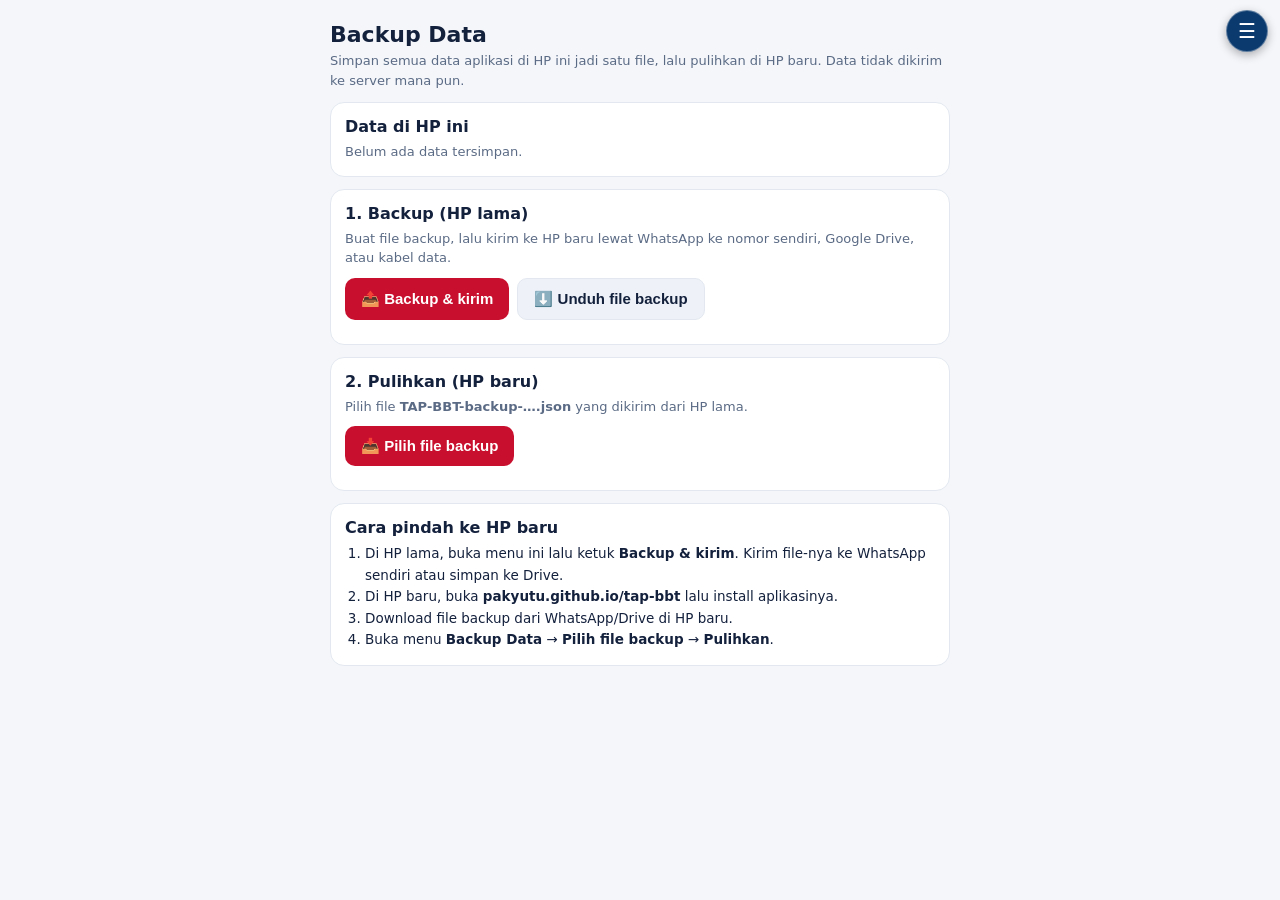
==== backup.html @ a27bed16 "Menu baru: Backup Data (backup ke file/kirim WA, pulihkan di HP baru) Co-Authored-By: Claude Opus 5." ====
<!doctype html>
<html lang="id"><head><meta charset="utf-8"><meta name="viewport" content="width=device-width,initial-scale=1,viewport-fit=cover">
<title>Backup Data</title>
<link rel="manifest" href="manifest.json"><meta name="theme-color" content="#0d0f14"><link rel="apple-touch-icon" href="icon-192.png">
<style>
:root{--bg:#f4f6fa;--card:#fff;--tx:#14213d;--mu:#5b6b85;--bd:#e3e8f0;--soft:#eef2f8;--ac:#c8102e;--ok:#0f8a52}
@media (prefers-color-scheme:dark){:root{--bg:#0d0f14;--card:#171b25;--tx:#eef1f6;--mu:#98a2b6;--bd:#283041;--soft:#1f2533;--ok:#4cd38f}}
*{box-sizing:border-box}body{margin:0;background:var(--bg);color:var(--tx);font-family:system-ui,-apple-system,"Segoe UI",Roboto,sans-serif;padding:max(16px,env(safe-area-inset-top)) 16px 60px}
.w{max-width:620px;margin:0 auto}h1{font-size:22px;margin:6px 60px 4px 0}.sub{color:var(--mu);font-size:13px;margin-bottom:12px;line-height:1.5}
.card{background:var(--card);border:1px solid var(--bd);border-radius:14px;padding:14px;margin-bottom:12px}.card h2{font-size:16px;margin:0 0 6px}
.btn{padding:11px 16px;border:0;border-radius:10px;background:var(--ac);color:#fff;font-weight:600;font-size:15px;cursor:pointer}.btn.s{background:var(--soft);color:var(--tx);border:1px solid var(--bd)}
.row{display:flex;gap:8px;flex-wrap:wrap;margin-top:10px}
.it{display:flex;justify-content:space-between;padding:7px 0;border-top:1px solid var(--bd);font-size:14px}.it:first-child{border-top:0}.it span:last-child{color:var(--mu)}
.msg{margin-top:10px;font-size:14px;font-weight:600}.ok{color:var(--ok)}.er{color:var(--ac)}
ol{margin:6px 0 0;padding-left:20px;font-size:13.5px;line-height:1.6}
</style></head><body><div class="w">
<h1>Backup Data</h1><div class="sub">Simpan semua data aplikasi di HP ini jadi satu file, lalu pulihkan di HP baru. Data tidak dikirim ke server mana pun.</div>

<div class="card"><h2>Data di HP ini</h2><div id="sum"></div></div>

<div class="card"><h2>1. Backup (HP lama)</h2>
  <div class="sub" style="margin:0">Buat file backup, lalu kirim ke HP baru lewat WhatsApp ke nomor sendiri, Google Drive, atau kabel data.</div>
  <div class="row"><button class="btn" id="sh">📤 Backup & kirim</button><button class="btn s" id="dl">⬇️ Unduh file backup</button></div>
  <div class="msg" id="m1"></div>
</div>

<div class="card"><h2>2. Pulihkan (HP baru)</h2>
  <div class="sub" style="margin:0">Pilih file <b>TAP-BBT-backup-….json</b> yang dikirim dari HP lama.</div>
  <div class="row"><button class="btn" id="up">📥 Pilih file backup</button></div>
  <input type="file" id="fi" accept=".json,application/json,text/plain" style="display:none">
  <div id="pv"></div><div class="msg" id="m2"></div>
</div>

<div class="card"><h2>Cara pindah ke HP baru</h2><ol>
  <li>Di HP lama, buka menu ini lalu ketuk <b>Backup & kirim</b>. Kirim file-nya ke WhatsApp sendiri atau simpan ke Drive.</li>
  <li>Di HP baru, buka <b>pakyutu.github.io/tap-bbt</b> lalu install aplikasinya.</li>
  <li>Download file backup dari WhatsApp/Drive di HP baru.</li>
  <li>Buka menu <b>Backup Data</b> → <b>Pilih file backup</b> → <b>Pulihkan</b>.</li>
</ol></div>
</div>
<script>
const $=i=>document.getElementById(i),nf=v=>Number(v).toLocaleString('id-ID');
const LBL={wl2:'WL yang sedang dikerjakan',wlh:'Riwayat WL',wlp:'Daftar produk & harga',wlbf:'Format barcode WL',kalk:'Nota yang sedang diisi',kalkh:'Riwayat nota (kalkulator)',so_vf1:'Sell Out VF',so_sa1:'Sell Out SA',so_md:'Mode Sell Out',cst_sel:'Pilihan Cek WL',vfbbt_up:'Upload data DIGIPOS'};
const ARR={wlh:'id',kalkh:'t'};
function keys(){const o=[];try{for(let i=0;i<localStorage.length;i++)o.push(localStorage.key(i))}catch(e){}return o.sort()}
function desc(k,v){try{const x=JSON.parse(v);if(Array.isArray(x))return x.length+' item';if(x&&typeof x==='object'){if(x.al)return (x.al.length||0)+' outlet';if(x.m)return Object.keys(x.m).length+' SN ditandai';if(x.it)return Object.values(x.it).filter(y=>y&&y.q).length+' produk'}}catch(e){}return v.length>40?Math.round(v.length/1024*10)/10+' KB':v}
function sum(){const K=keys();$('sum').innerHTML=K.length?K.map(k=>`<div class="it"><span>${LBL[k]||k}</span><span>${desc(k,localStorage.getItem(k))}</span></div>`).join(''):'<div class="sub" style="margin:0">Belum ada data tersimpan.</div>'}
function pack(){const d={};keys().forEach(k=>d[k]=localStorage.getItem(k));return JSON.stringify({app:'tap-bbt',v:1,t:new Date().toISOString(),data:d})}
const fname=()=>`TAP-BBT-backup-${new Date().toISOString().slice(0,10)}.json`;
function download(){const a=document.createElement('a');a.href=URL.createObjectURL(new Blob([pack()],{type:'application/json'}));a.download=fname();document.body.appendChild(a);a.click();a.remove();$('m1').innerHTML='<span class="ok">✓ File backup diunduh ('+fname()+').</span>'}
$('dl').onclick=download;
$('sh').onclick=async()=>{const f=new File([pack()],fname(),{type:'application/json'});
  if(navigator.canShare&&navigator.canShare({files:[f]})){try{await navigator.share({files:[f],title:'Backup TAP BBT'});$('m1').innerHTML='<span class="ok">✓ File backup dikirim.</span>'}catch(e){if(e.name!=='AbortError')download()}}else download()};
let IN=null;
$('up').onclick=()=>$('fi').click();
$('fi').onchange=async e=>{const f=e.target.files[0];e.target.value='';if(!f)return;$('m2').textContent='';
  try{const j=JSON.parse(await f.text());if(j.app!=='tap-bbt'||!j.data)throw 0;IN=j;
    $('pv').innerHTML=`<div style="margin-top:10px;font-size:13px;color:var(--mu)">Backup tanggal <b style="color:var(--tx)">${new Date(j.t).toLocaleString('id-ID',{day:'numeric',month:'short',year:'numeric',hour:'2-digit',minute:'2-digit'})}</b></div>`+
      Object.entries(j.data).map(([k,v])=>`<div class="it"><span>${LBL[k]||k}</span><span>${desc(k,v)}</span></div>`).join('')+
      `<div class="row"><button class="btn" id="rg">Pulihkan (gabung)</button><button class="btn s" id="rt">Timpa semua</button></div><div class="sub" style="margin:6px 0 0">Gabung: riwayat WL & nota dari backup ditambahkan ke yang sudah ada. Timpa: data di HP ini diganti isi backup.</div>`;
    $('rg').onclick=()=>restore(false);$('rt').onclick=()=>{if(confirm('Ganti semua data di HP ini dengan isi backup?'))restore(true)}}
  catch(_){IN=null;$('pv').innerHTML='';$('m2').innerHTML='<span class="er">File ini bukan backup TAP BBT.</span>'}};
function restore(over){if(!IN)return;let n=0;
  try{if(over)keys().forEach(k=>localStorage.removeItem(k));
    for(const [k,v] of Object.entries(IN.data)){
      if(!over&&ARR[k]&&localStorage.getItem(k)){try{const a=JSON.parse(localStorage.getItem(k))||[],b=JSON.parse(v)||[],id=ARR[k],seen=new Set(a.map(x=>x[id]));b.forEach(x=>{if(!seen.has(x[id]))a.push(x)});a.sort((x,y)=>(y.t||0)-(x.t||0));localStorage.setItem(k,JSON.stringify(a));n++;continue}catch(_){}}
      if(!over&&localStorage.getItem(k)!==null&&!ARR[k]&&k!=='wlp')continue;
      localStorage.setItem(k,v);n++}
    $('m2').innerHTML=`<span class="ok">✓ Data dipulihkan (${n} bagian). Buka menu Penyusun WL / Kalkulator untuk cek.</span>`;$('pv').innerHTML='';IN=null;sum()}
  catch(e){$('m2').innerHTML='<span class="er">Gagal memulihkan: memori HP penuh?</span>'}}
sum();
if("serviceWorker"in navigator)addEventListener("load",()=>navigator.serviceWorker.register("sw.js"));
</script><script src="nav.js"></script></body></html>
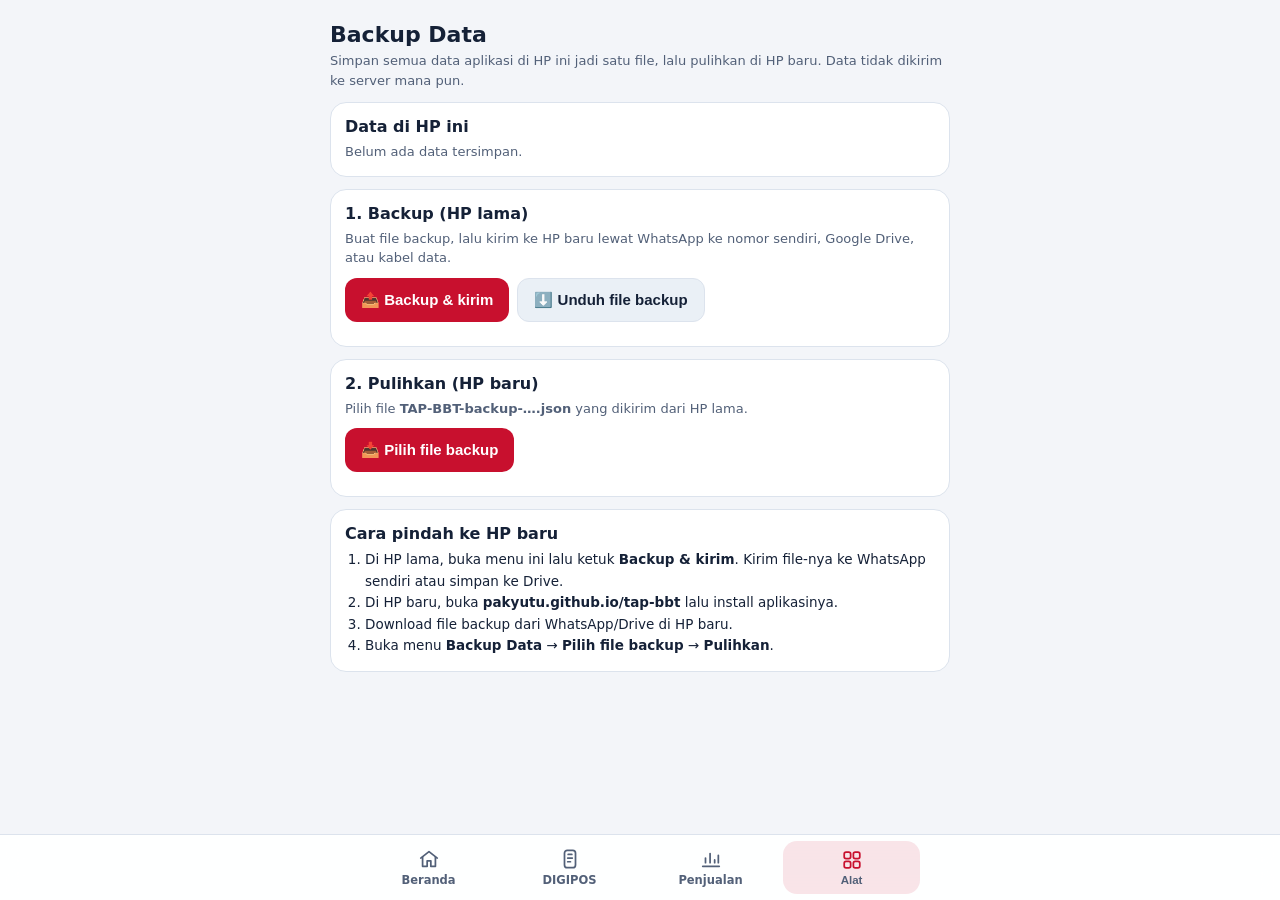
==== commit ddff1e7d: "Desain baru Titik Gerak: logo & ikon, ui.css global, navigasi bawah, beranda baru Co-Authored-By: Cl" ====
--- a/backup.html
+++ b/backup.html
@@ -13,7 +13,7 @@
 .it{display:flex;justify-content:space-between;padding:7px 0;border-top:1px solid var(--bd);font-size:14px}.it:first-child{border-top:0}.it span:last-child{color:var(--mu)}
 .msg{margin-top:10px;font-size:14px;font-weight:600}.ok{color:var(--ok)}.er{color:var(--ac)}
 ol{margin:6px 0 0;padding-left:20px;font-size:13.5px;line-height:1.6}
-</style></head><body><div class="w">
+</style><link rel="icon" href="favicon.svg" type="image/svg+xml"><link rel="stylesheet" href="ui.css"></head><body><div class="w">
 <h1>Backup Data</h1><div class="sub">Simpan semua data aplikasi di HP ini jadi satu file, lalu pulihkan di HP baru. Data tidak dikirim ke server mana pun.</div>
 
 <div class="card"><h2>Data di HP ini</h2><div id="sum"></div></div>
--- a/ui.css
+++ b/ui.css
@@ -0,0 +1,65 @@
+/* TAP BBT · Titik Gerak — lapisan desain global (token + gaya dasar).
+   Dipasang di semua halaman. Memetakan variabel lama tiap halaman ke token baru,
+   jadi markup & JavaScript halaman tidak diubah. Selector html:root dipakai supaya
+   menang atas :root di <style> halaman tanpa !important. */
+html:root{
+  color-scheme:light;
+  --brand:#c8102e;--brand-hover:#ae0c27;--on-brand:#fff;
+  --surface:#fff;--surface-soft:#eaf0f6;--text:#152137;--muted:#526078;--line:#dce3ed;
+  --positive:#137447;--positive-bg:#e8f5ee;--warning:#825000;--warning-bg:#fff3d6;
+  --negative:#b20e2d;--negative-bg:#fcebf0;--info:#255fb4;--info-bg:#eaf1ff;
+  --font:system-ui,-apple-system,BlinkMacSystemFont,"Segoe UI",Roboto,sans-serif;
+  --mono:ui-monospace,SFMono-Regular,Menlo,Consolas,monospace;
+  --radius-md:12px;--radius-lg:16px;
+  --shadow-sm:0 2px 8px rgb(16 32 56 / .035);--shadow-card:0 8px 28px rgb(16 32 56 / .055);
+  --nav-h:64px;
+  /* alias variabel lama */
+  --bg:#f3f5f9;--bg2:#e9eef5;--card:#fff;--tx:#152137;--ink:#152137;--mu:#526078;--mute:#526078;--bd:#dce3ed;--soft:#eaf0f6;
+  --ac:#c8102e;--ac2:#e2475f;--red:#c8102e;--red2:#e2475f;--ok:#137447;--up:#137447;--dn:#b20e2d;
+  --wr:#825000;--wn:#825000;--warn:#825000;--blue:#255fb4;
+  --okbg:#e8f5ee;--nobg:#fcebf0;--midbg:#fff3d6;--bar:#152137;--bar2:#c8102e;--tg:#93a0b4;
+  --hero:#121c2e;--herotx:#f1f5fc;--heromu:#a4b2c8;--glow:rgba(200,16,46,.12);
+  --sh:0 2px 8px rgb(16 32 56 / .035),0 8px 28px rgb(16 32 56 / .055);
+  --fd:var(--font);--fb:var(--font);--fm:var(--mono);
+  --band:#121c2e;--band2:#1a2638;--band-bd:#2c3a52;--band-fg:#fff;--band-mu:#a4b2c8;
+}
+@media (prefers-color-scheme:dark){
+  html:root:not([data-theme="light"]){
+    color-scheme:dark;
+    --surface:#131d2c;--surface-soft:#1c2a3e;--text:#f1f5fc;--muted:#a4b2c8;--line:#2a384e;
+    --positive:#69dfaa;--positive-bg:#13372b;--warning:#ffd181;--warning-bg:#3a2d16;
+    --negative:#ff8da3;--negative-bg:#3e1e2c;--info:#95c1ff;--info-bg:#192f4e;
+    --shadow-sm:0 2px 8px rgb(0 0 0 / .12);--shadow-card:0 8px 28px rgb(0 0 0 / .16);
+    --bg:#0b111c;--bg2:#101827;--card:#131d2c;--tx:#f1f5fc;--ink:#f1f5fc;--mu:#a4b2c8;--mute:#a4b2c8;--bd:#2a384e;--soft:#1c2a3e;
+    --ac:#e8344f;--ac2:#ff6b82;--red:#e8344f;--red2:#ff6b82;--ok:#69dfaa;--up:#69dfaa;--dn:#ff8da3;
+    --wr:#ffd181;--wn:#ffd181;--warn:#ffd181;--blue:#95c1ff;
+    --okbg:#13372b;--nobg:#3e1e2c;--midbg:#3a2d16;--bar:#c9d6ea;--bar2:#e8344f;--tg:#56657e;
+    --hero:#070c16;--herotx:#f1f5fc;--heromu:#a4b2c8;--glow:rgba(232,52,79,.18);
+    --band:#070c16;--band2:#131d2c;--band-bd:#2a384e;--band-fg:#f1f5fc;--band-mu:#a4b2c8;
+    --sh:0 2px 8px rgb(0 0 0 / .12),0 8px 28px rgb(0 0 0 / .16);
+  }
+}
+html[data-theme="dark"]:root{
+  color-scheme:dark;
+  --surface:#131d2c;--surface-soft:#1c2a3e;--text:#f1f5fc;--muted:#a4b2c8;--line:#2a384e;
+  --positive:#69dfaa;--positive-bg:#13372b;--warning:#ffd181;--warning-bg:#3a2d16;
+  --negative:#ff8da3;--negative-bg:#3e1e2c;--info:#95c1ff;--info-bg:#192f4e;
+  --bg:#0b111c;--bg2:#101827;--card:#131d2c;--tx:#f1f5fc;--ink:#f1f5fc;--mu:#a4b2c8;--mute:#a4b2c8;--bd:#2a384e;--soft:#1c2a3e;
+  --ac:#e8344f;--ac2:#ff6b82;--red:#e8344f;--red2:#ff6b82;--ok:#69dfaa;--up:#69dfaa;--dn:#ff8da3;
+  --wr:#ffd181;--wn:#ffd181;--warn:#ffd181;--blue:#95c1ff;
+  --okbg:#13372b;--nobg:#3e1e2c;--midbg:#3a2d16;--bar:#c9d6ea;--bar2:#e8344f;--tg:#56657e;
+  --hero:#070c16;--herotx:#f1f5fc;--heromu:#a4b2c8;--glow:rgba(232,52,79,.18);
+  --band:#070c16;--band2:#131d2c;--band-bd:#2a384e;--band-fg:#f1f5fc;--band-mu:#a4b2c8;
+    --sh:0 2px 8px rgb(0 0 0 / .12),0 8px 28px rgb(0 0 0 / .16);
+}
+html body{font-family:var(--font);font-variant-numeric:tabular-nums;-webkit-font-smoothing:antialiased;
+  padding-bottom:calc(var(--nav-h) + 24px + env(safe-area-inset-bottom,0px))}
+html body .card{border-radius:var(--radius-lg)}
+html body .btn{border-radius:var(--radius-md);min-height:44px}
+html body input,html body select,html body textarea{font-family:var(--font)}
+:focus-visible{outline:3px solid var(--info);outline-offset:2px}
+/* elemen yang menempel di bawah naik di atas navigasi */
+html body .tot{bottom:calc(var(--nav-h) + env(safe-area-inset-bottom,0px))}
+html body #shotmsg{bottom:calc(var(--nav-h) + 18px + env(safe-area-inset-bottom,0px))}
+@media (prefers-reduced-motion:reduce){*,*::before,*::after{animation-duration:.01ms!important;transition-duration:.01ms!important}}
+@media print{html body{padding-bottom:0}}
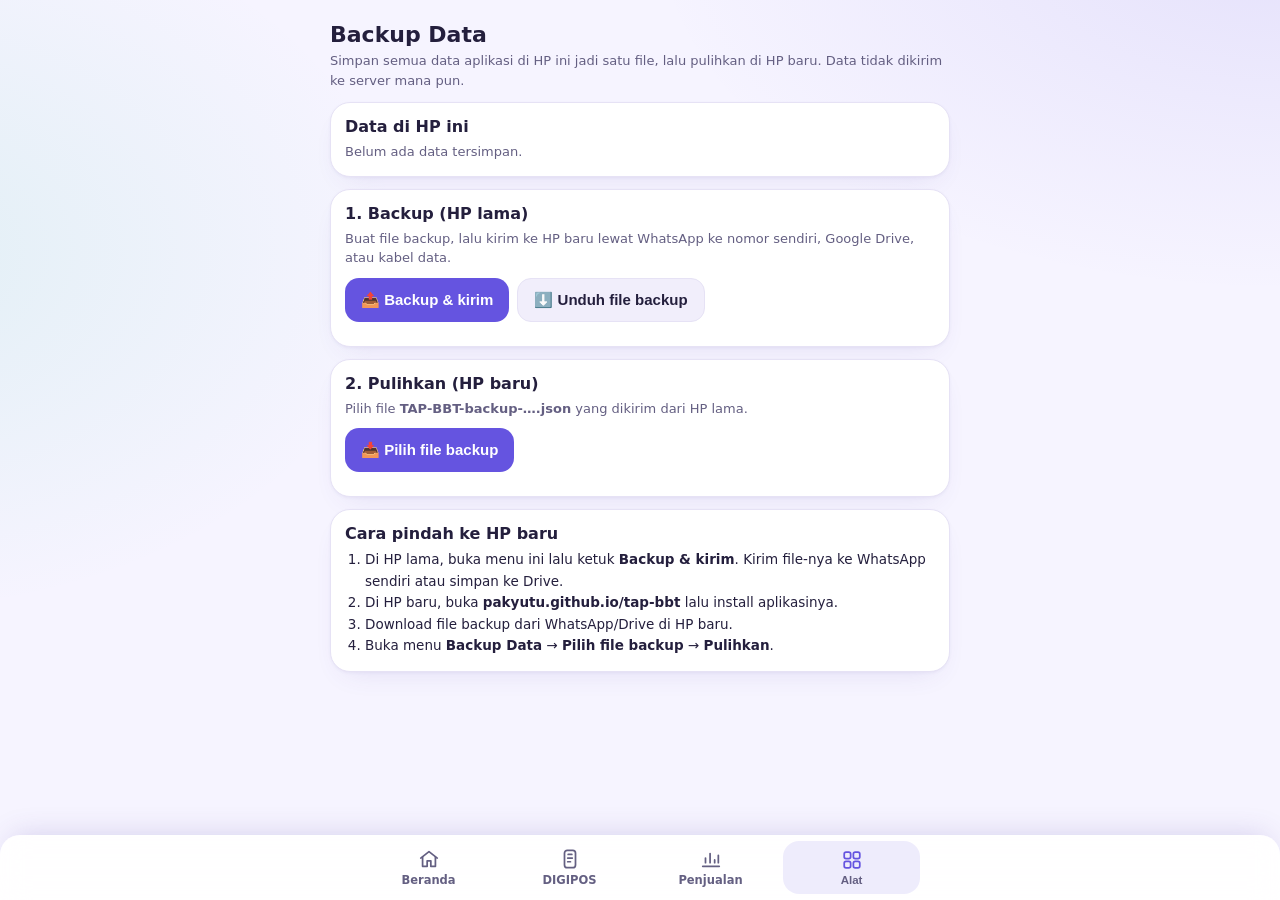
==== commit 201cfb75: "Tampilan baru: tema pastel lembut (lavender-mint), header gradasi, kartu membulat, mode gelap serasi" ====
--- a/backup.html
+++ b/backup.html
@@ -1,7 +1,7 @@
 <!doctype html>
 <html lang="id"><head><meta charset="utf-8"><meta name="viewport" content="width=device-width,initial-scale=1,viewport-fit=cover">
 <title>Backup Data</title>
-<link rel="manifest" href="manifest.json"><meta name="theme-color" content="#0d0f14"><link rel="apple-touch-icon" href="icon-192.png">
+<link rel="manifest" href="manifest.json"><meta name="theme-color" content="#6a5de8"><link rel="apple-touch-icon" href="icon-192.png">
 <style>
 :root{--bg:#f4f6fa;--card:#fff;--tx:#14213d;--mu:#5b6b85;--bd:#e3e8f0;--soft:#eef2f8;--ac:#c8102e;--ok:#0f8a52}
 @media (prefers-color-scheme:dark){:root{--bg:#0d0f14;--card:#171b25;--tx:#eef1f6;--mu:#98a2b6;--bd:#283041;--soft:#1f2533;--ok:#4cd38f}}
--- a/ui.css
+++ b/ui.css
@@ -4,54 +4,80 @@
    menang atas :root di <style> halaman tanpa !important. */
 html:root{
   color-scheme:light;
-  --brand:#c8102e;--brand-hover:#ae0c27;--on-brand:#fff;
-  --surface:#fff;--surface-soft:#eaf0f6;--text:#152137;--muted:#526078;--line:#dce3ed;
-  --positive:#137447;--positive-bg:#e8f5ee;--warning:#825000;--warning-bg:#fff3d6;
-  --negative:#b20e2d;--negative-bg:#fcebf0;--info:#255fb4;--info-bg:#eaf1ff;
+  --brand:#6554e0;--brand-hover:#5443cc;--on-brand:#fff;
+  --surface:#fff;--surface-soft:#f1eefb;--text:#241f3d;--muted:#645f82;--line:#e6e2f5;
+  --positive:#0f8a63;--positive-bg:#e4f6ef;--warning:#8a5a00;--warning-bg:#fff2d9;
+  --negative:#c8304f;--negative-bg:#fdebf0;--info:#3f63d6;--info-bg:#eaf0ff;
   --font:system-ui,-apple-system,BlinkMacSystemFont,"Segoe UI",Roboto,sans-serif;
   --mono:ui-monospace,SFMono-Regular,Menlo,Consolas,monospace;
-  --radius-md:12px;--radius-lg:16px;
-  --shadow-sm:0 2px 8px rgb(16 32 56 / .035);--shadow-card:0 8px 28px rgb(16 32 56 / .055);
+  --radius-md:14px;--radius-lg:20px;
+  --shadow-sm:0 1px 3px rgb(80 60 160 / .06);--shadow-card:0 10px 30px -8px rgb(80 60 160 / .14);
   --nav-h:64px;
-  /* alias variabel lama */
-  --bg:#f3f5f9;--bg2:#e9eef5;--card:#fff;--tx:#152137;--ink:#152137;--mu:#526078;--mute:#526078;--bd:#dce3ed;--soft:#eaf0f6;
-  --ac:#c8102e;--ac2:#e2475f;--red:#c8102e;--red2:#e2475f;--ok:#137447;--up:#137447;--dn:#b20e2d;
-  --wr:#825000;--wn:#825000;--warn:#825000;--blue:#255fb4;
-  --okbg:#e8f5ee;--nobg:#fcebf0;--midbg:#fff3d6;--bar:#152137;--bar2:#c8102e;--tg:#93a0b4;
-  --hero:#121c2e;--herotx:#f1f5fc;--heromu:#a4b2c8;--glow:rgba(200,16,46,.12);
-  --sh:0 2px 8px rgb(16 32 56 / .035),0 8px 28px rgb(16 32 56 / .055);
+  --bg:#f6f4ff;--bg2:#ece9ff;--card:#fff;--tx:#241f3d;--ink:#241f3d;--mu:#645f82;--mute:#645f82;--bd:#e6e2f5;--soft:#f1eefb;
+  --ac:#6554e0;--ac2:#8574f5;--red:#6554e0;--red2:#8574f5;--ok:#0f8a63;--up:#0f8a63;--dn:#c8304f;
+  --wr:#8a5a00;--wn:#8a5a00;--warn:#8a5a00;--blue:#3f63d6;
+  --okbg:#e4f6ef;--nobg:#fdebf0;--midbg:#fff2d9;--bar:#b4a9f0;--bar2:#6554e0;--tg:#a8a3c4;
+  --hero:#5b4fd6;--herotx:#fff;--heromu:rgba(255,255,255,.84);--glow:rgba(101,84,224,.14);
+  --sh:0 1px 3px rgb(80 60 160 / .06),0 10px 30px -10px rgb(80 60 160 / .14);
   --fd:var(--font);--fb:var(--font);--fm:var(--mono);
-  --band:#121c2e;--band2:#1a2638;--band-bd:#2c3a52;--band-fg:#fff;--band-mu:#a4b2c8;
+  --band:#3b3490;--band2:#4a42ad;--band-bd:#6a60d0;--band-fg:#fff;--band-mu:rgba(255,255,255,.8);
+  --grad-hero:linear-gradient(135deg,#7a6cf2 0%,#5f72ee 55%,#4a9ad6 100%);
 }
 @media (prefers-color-scheme:dark){
   html:root:not([data-theme="light"]){
     color-scheme:dark;
-    --surface:#131d2c;--surface-soft:#1c2a3e;--text:#f1f5fc;--muted:#a4b2c8;--line:#2a384e;
-    --positive:#69dfaa;--positive-bg:#13372b;--warning:#ffd181;--warning-bg:#3a2d16;
-    --negative:#ff8da3;--negative-bg:#3e1e2c;--info:#95c1ff;--info-bg:#192f4e;
-    --shadow-sm:0 2px 8px rgb(0 0 0 / .12);--shadow-card:0 8px 28px rgb(0 0 0 / .16);
-    --bg:#0b111c;--bg2:#101827;--card:#131d2c;--tx:#f1f5fc;--ink:#f1f5fc;--mu:#a4b2c8;--mute:#a4b2c8;--bd:#2a384e;--soft:#1c2a3e;
-    --ac:#e8344f;--ac2:#ff6b82;--red:#e8344f;--red2:#ff6b82;--ok:#69dfaa;--up:#69dfaa;--dn:#ff8da3;
-    --wr:#ffd181;--wn:#ffd181;--warn:#ffd181;--blue:#95c1ff;
-    --okbg:#13372b;--nobg:#3e1e2c;--midbg:#3a2d16;--bar:#c9d6ea;--bar2:#e8344f;--tg:#56657e;
-    --hero:#070c16;--herotx:#f1f5fc;--heromu:#a4b2c8;--glow:rgba(232,52,79,.18);
-    --band:#070c16;--band2:#131d2c;--band-bd:#2a384e;--band-fg:#f1f5fc;--band-mu:#a4b2c8;
-    --sh:0 2px 8px rgb(0 0 0 / .12),0 8px 28px rgb(0 0 0 / .16);
+    --surface:#1a1730;--surface-soft:#241f3e;--text:#f0eeff;--muted:#b0abd0;--line:#2e2950;
+    --positive:#62e0b4;--positive-bg:#12372e;--warning:#ffd58a;--warning-bg:#3a2e17;
+    --negative:#ff8fa9;--negative-bg:#40202f;--info:#a3beff;--info-bg:#1b2d54;
+    --shadow-sm:0 1px 3px rgb(0 0 0 / .25);--shadow-card:0 10px 30px -8px rgb(0 0 0 / .4);
+    --bg:#110f22;--bg2:#171430;--card:#1a1730;--tx:#f0eeff;--ink:#f0eeff;--mu:#b0abd0;--mute:#b0abd0;--bd:#2e2950;--soft:#241f3e;
+    --ac:#a093ff;--ac2:#7ea6ff;--red:#a093ff;--red2:#7ea6ff;--ok:#62e0b4;--up:#62e0b4;--dn:#ff8fa9;
+    --wr:#ffd58a;--wn:#ffd58a;--warn:#ffd58a;--blue:#a3beff;
+    --okbg:#12372e;--nobg:#40202f;--midbg:#3a2e17;--bar:#6e63c4;--bar2:#a093ff;--tg:#5d5885;
+    --hero:#231d5c;--herotx:#f0eeff;--heromu:rgba(240,238,255,.78);--glow:rgba(160,147,255,.2);
+    --band:#171335;--band2:#1f1a45;--band-bd:#2e2950;--band-fg:#f0eeff;--band-mu:#b0abd0;
+    --sh:0 1px 3px rgb(0 0 0 / .25),0 10px 30px -10px rgb(0 0 0 / .4);
+    --grad-hero:linear-gradient(135deg,#2c2373 0%,#27346f 60%,#1f4670 100%);
   }
 }
 html[data-theme="dark"]:root{
   color-scheme:dark;
-  --surface:#131d2c;--surface-soft:#1c2a3e;--text:#f1f5fc;--muted:#a4b2c8;--line:#2a384e;
-  --positive:#69dfaa;--positive-bg:#13372b;--warning:#ffd181;--warning-bg:#3a2d16;
-  --negative:#ff8da3;--negative-bg:#3e1e2c;--info:#95c1ff;--info-bg:#192f4e;
-  --bg:#0b111c;--bg2:#101827;--card:#131d2c;--tx:#f1f5fc;--ink:#f1f5fc;--mu:#a4b2c8;--mute:#a4b2c8;--bd:#2a384e;--soft:#1c2a3e;
-  --ac:#e8344f;--ac2:#ff6b82;--red:#e8344f;--red2:#ff6b82;--ok:#69dfaa;--up:#69dfaa;--dn:#ff8da3;
-  --wr:#ffd181;--wn:#ffd181;--warn:#ffd181;--blue:#95c1ff;
-  --okbg:#13372b;--nobg:#3e1e2c;--midbg:#3a2d16;--bar:#c9d6ea;--bar2:#e8344f;--tg:#56657e;
-  --hero:#070c16;--herotx:#f1f5fc;--heromu:#a4b2c8;--glow:rgba(232,52,79,.18);
-  --band:#070c16;--band2:#131d2c;--band-bd:#2a384e;--band-fg:#f1f5fc;--band-mu:#a4b2c8;
-    --sh:0 2px 8px rgb(0 0 0 / .12),0 8px 28px rgb(0 0 0 / .16);
+  --surface:#1a1730;--surface-soft:#241f3e;--text:#f0eeff;--muted:#b0abd0;--line:#2e2950;
+  --positive:#62e0b4;--positive-bg:#12372e;--warning:#ffd58a;--warning-bg:#3a2e17;
+  --negative:#ff8fa9;--negative-bg:#40202f;--info:#a3beff;--info-bg:#1b2d54;
+  --bg:#110f22;--bg2:#171430;--card:#1a1730;--tx:#f0eeff;--ink:#f0eeff;--mu:#b0abd0;--mute:#b0abd0;--bd:#2e2950;--soft:#241f3e;
+  --ac:#a093ff;--ac2:#7ea6ff;--red:#a093ff;--red2:#7ea6ff;--ok:#62e0b4;--up:#62e0b4;--dn:#ff8fa9;
+  --wr:#ffd58a;--wn:#ffd58a;--warn:#ffd58a;--blue:#a3beff;
+  --okbg:#12372e;--nobg:#40202f;--midbg:#3a2e17;--bar:#6e63c4;--bar2:#a093ff;--tg:#5d5885;
+  --hero:#231d5c;--herotx:#f0eeff;--heromu:rgba(240,238,255,.78);--glow:rgba(160,147,255,.2);
+  --band:#171335;--band2:#1f1a45;--band-bd:#2e2950;--band-fg:#f0eeff;--band-mu:#b0abd0;
+  --sh:0 1px 3px rgb(0 0 0 / .25),0 10px 30px -10px rgb(0 0 0 / .4);
+  --grad-hero:linear-gradient(135deg,#2c2373 0%,#27346f 60%,#1f4670 100%);
 }
+/* suasana: latar berpendar halus, header gradasi lembut */
+html body{background-image:radial-gradient(900px 520px at 100% -8%,color-mix(in srgb,var(--ac) 12%,transparent),transparent 70%),radial-gradient(760px 520px at -10% 28%,color-mix(in srgb,#35c9a4 11%,transparent),transparent 70%);background-attachment:fixed}
+html body .top,html body .tabbar{background:var(--grad-hero) fixed!important;border-bottom:0!important}
+html body .top{box-shadow:none!important}
+html body .tabbar{border-radius:0 0 24px 24px;box-shadow:0 16px 34px -16px color-mix(in srgb,var(--ac) 55%,transparent)!important}
+html body .top:not(:has(+ .tabbar)):not(.tabbar){border-radius:0 0 24px 24px;box-shadow:0 16px 34px -16px color-mix(in srgb,var(--ac) 55%,transparent)!important}
+html body .top::after{display:none!important}
+html body .top .seg{border-radius:12px;background:rgba(255,255,255,.14);border-color:rgba(255,255,255,.22)}
+html body .top .seg button.on{background:#fff!important;color:var(--brand)!important;box-shadow:0 2px 8px rgb(0 0 0 / .15)}
+html body .top select,html body .top .btn,html body .top input{border-radius:12px}
+html body .top select,html body .top .btn{background:rgba(255,255,255,.16)!important;border-color:rgba(255,255,255,.28)!important;color:#fff}
+html body .top input{background:rgba(255,255,255,.14)!important;border-color:rgba(255,255,255,.28)!important;color:#fff}
+html body .top input::placeholder{color:rgba(255,255,255,.75)}
+html body .card{border:1px solid var(--bd);box-shadow:var(--shadow-sm),0 12px 30px -16px rgb(80 60 160 / .16);transition:box-shadow .2s,transform .2s}
+html body .k{border-radius:16px;box-shadow:var(--shadow-sm)}
+html body .seg{border-radius:12px}
+html body .seg button{transition:background .15s,color .15s,transform .1s}
+html body .seg button:active,html body .btn:active,html body #bbtnav .it:active{transform:scale(.96)}
+html body .seg button.on{background:linear-gradient(135deg,var(--ac),var(--ac2));color:#fff}
+html body #bbtnav{border-top:0;box-shadow:0 -10px 30px -12px rgb(80 60 160 / .22);border-radius:20px 20px 0 0}
+html body #bbtnav .it{border-radius:16px}
+html body ::selection{background:color-mix(in srgb,var(--ac) 28%,transparent)}
+html body table th{font-weight:650}
+html body tr.t,html body tr.tot{background:color-mix(in srgb,var(--ac) 7%,var(--card))}
 html body{font-family:var(--font);font-variant-numeric:tabular-nums;-webkit-font-smoothing:antialiased;
   padding-bottom:calc(var(--nav-h) + 24px + env(safe-area-inset-bottom,0px))}
 html body .card{border-radius:var(--radius-lg)}
@@ -60,6 +86,7 @@
 :focus-visible{outline:3px solid var(--info);outline-offset:2px}
 /* elemen yang menempel di bawah naik di atas navigasi */
 html body .tot{bottom:calc(var(--nav-h) + env(safe-area-inset-bottom,0px))}
+html body:has(.tot){padding-bottom:calc(var(--nav-h) + 140px + env(safe-area-inset-bottom,0px))}
 html body #shotmsg{bottom:calc(var(--nav-h) + 18px + env(safe-area-inset-bottom,0px))}
 @media (prefers-reduced-motion:reduce){*,*::before,*::after{animation-duration:.01ms!important;transition-duration:.01ms!important}}
 @media print{html body{padding-bottom:0}}
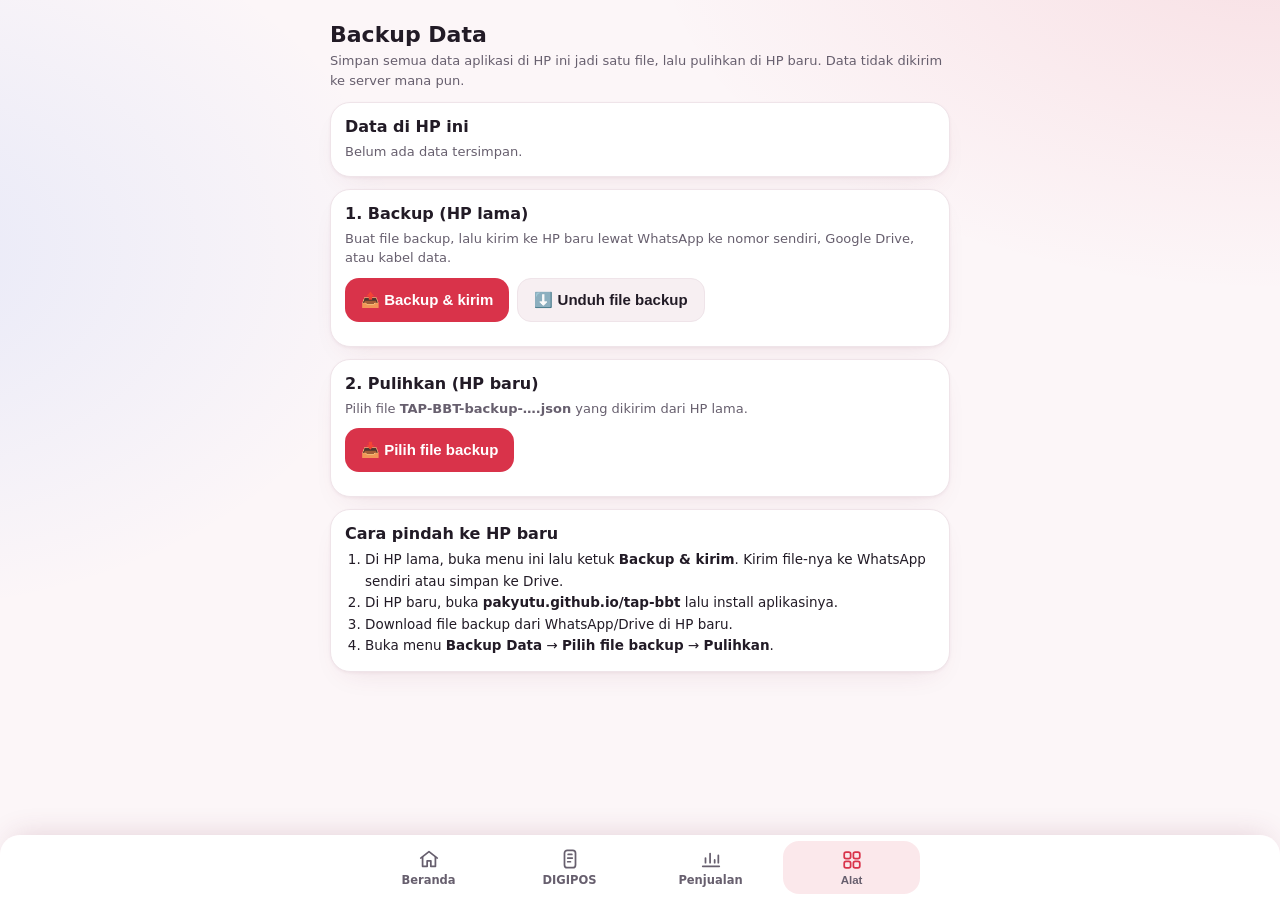
==== commit 33a7f50c: "Tema merah Telkomsel lembut + aksen biru By.U (gantikan ungu) Co-Authored-By: Claude Sonnet 5.5 <nor" ====
--- a/backup.html
+++ b/backup.html
@@ -1,7 +1,7 @@
 <!doctype html>
 <html lang="id"><head><meta charset="utf-8"><meta name="viewport" content="width=device-width,initial-scale=1,viewport-fit=cover">
 <title>Backup Data</title>
-<link rel="manifest" href="manifest.json"><meta name="theme-color" content="#6a5de8"><link rel="apple-touch-icon" href="icon-192.png">
+<link rel="manifest" href="manifest.json"><meta name="theme-color" content="#e0364e"><link rel="apple-touch-icon" href="icon-192.png">
 <style>
 :root{--bg:#f4f6fa;--card:#fff;--tx:#14213d;--mu:#5b6b85;--bd:#e3e8f0;--soft:#eef2f8;--ac:#c8102e;--ok:#0f8a52}
 @media (prefers-color-scheme:dark){:root{--bg:#0d0f14;--card:#171b25;--tx:#eef1f6;--mu:#98a2b6;--bd:#283041;--soft:#1f2533;--ok:#4cd38f}}
--- a/ui.css
+++ b/ui.css
@@ -4,58 +4,58 @@
    menang atas :root di <style> halaman tanpa !important. */
 html:root{
   color-scheme:light;
-  --brand:#6554e0;--brand-hover:#5443cc;--on-brand:#fff;
-  --surface:#fff;--surface-soft:#f1eefb;--text:#241f3d;--muted:#645f82;--line:#e6e2f5;
+  --brand:#d9334a;--brand-hover:#c02840;--on-brand:#fff;
+  --surface:#fff;--surface-soft:#f7eff2;--text:#221b26;--muted:#675f6e;--line:#efe4e9;
   --positive:#0f8a63;--positive-bg:#e4f6ef;--warning:#8a5a00;--warning-bg:#fff2d9;
-  --negative:#c8304f;--negative-bg:#fdebf0;--info:#3f63d6;--info-bg:#eaf0ff;
+  --negative:#c8304f;--negative-bg:#fdebf0;--info:#2f6be0;--info-bg:#e8f0ff;
   --font:system-ui,-apple-system,BlinkMacSystemFont,"Segoe UI",Roboto,sans-serif;
   --mono:ui-monospace,SFMono-Regular,Menlo,Consolas,monospace;
   --radius-md:14px;--radius-lg:20px;
-  --shadow-sm:0 1px 3px rgb(80 60 160 / .06);--shadow-card:0 10px 30px -8px rgb(80 60 160 / .14);
+  --shadow-sm:0 1px 3px rgb(120 40 70 / .06);--shadow-card:0 10px 30px -8px rgb(120 40 70 / .13);
   --nav-h:64px;
-  --bg:#f6f4ff;--bg2:#ece9ff;--card:#fff;--tx:#241f3d;--ink:#241f3d;--mu:#645f82;--mute:#645f82;--bd:#e6e2f5;--soft:#f1eefb;
-  --ac:#6554e0;--ac2:#8574f5;--red:#6554e0;--red2:#8574f5;--ok:#0f8a63;--up:#0f8a63;--dn:#c8304f;
-  --wr:#8a5a00;--wn:#8a5a00;--warn:#8a5a00;--blue:#3f63d6;
-  --okbg:#e4f6ef;--nobg:#fdebf0;--midbg:#fff2d9;--bar:#b4a9f0;--bar2:#6554e0;--tg:#a8a3c4;
-  --hero:#5b4fd6;--herotx:#fff;--heromu:rgba(255,255,255,.84);--glow:rgba(101,84,224,.14);
-  --sh:0 1px 3px rgb(80 60 160 / .06),0 10px 30px -10px rgb(80 60 160 / .14);
+  --bg:#fcf6f8;--bg2:#f6e9ee;--card:#fff;--tx:#221b26;--ink:#221b26;--mu:#675f6e;--mute:#675f6e;--bd:#efe4e9;--soft:#f7eff2;
+  --ac:#d9334a;--ac2:#f0675a;--red:#d9334a;--red2:#f0675a;--ok:#0f8a63;--up:#0f8a63;--dn:#c8304f;
+  --wr:#8a5a00;--wn:#8a5a00;--warn:#8a5a00;--blue:#2f6be0;
+  --okbg:#e4f6ef;--nobg:#fdebf0;--midbg:#fff2d9;--bar:#a9c1f5;--bar2:#d9334a;--tg:#b3a9b2;
+  --hero:#d9334a;--herotx:#fff;--heromu:rgba(255,255,255,.88);--glow:rgba(217,51,74,.14);
+  --sh:0 1px 3px rgb(120 40 70 / .06),0 10px 30px -10px rgb(120 40 70 / .13);
   --fd:var(--font);--fb:var(--font);--fm:var(--mono);
-  --band:#3b3490;--band2:#4a42ad;--band-bd:#6a60d0;--band-fg:#fff;--band-mu:rgba(255,255,255,.8);
-  --grad-hero:linear-gradient(135deg,#7a6cf2 0%,#5f72ee 55%,#4a9ad6 100%);
+  --band:#c42a42;--band2:#d9475b;--band-bd:#e8707f;--band-fg:#fff;--band-mu:rgba(255,255,255,.8);
+  --grad-hero:radial-gradient(130% 120% at 105% 110%,rgba(61,125,245,.92) 0%,rgba(61,125,245,0) 58%),linear-gradient(135deg,#e0364e 0%,#ef5a5e 60%,#f27763 100%);
 }
 @media (prefers-color-scheme:dark){
   html:root:not([data-theme="light"]){
     color-scheme:dark;
-    --surface:#1a1730;--surface-soft:#241f3e;--text:#f0eeff;--muted:#b0abd0;--line:#2e2950;
+    --surface:#181b2c;--surface-soft:#222639;--text:#f4f0f5;--muted:#b5b0c0;--line:#2c3048;
     --positive:#62e0b4;--positive-bg:#12372e;--warning:#ffd58a;--warning-bg:#3a2e17;
-    --negative:#ff8fa9;--negative-bg:#40202f;--info:#a3beff;--info-bg:#1b2d54;
+    --negative:#ff8fa9;--negative-bg:#40202f;--info:#8fb2ff;--info-bg:#1b2d54;
     --shadow-sm:0 1px 3px rgb(0 0 0 / .25);--shadow-card:0 10px 30px -8px rgb(0 0 0 / .4);
-    --bg:#110f22;--bg2:#171430;--card:#1a1730;--tx:#f0eeff;--ink:#f0eeff;--mu:#b0abd0;--mute:#b0abd0;--bd:#2e2950;--soft:#241f3e;
-    --ac:#a093ff;--ac2:#7ea6ff;--red:#a093ff;--red2:#7ea6ff;--ok:#62e0b4;--up:#62e0b4;--dn:#ff8fa9;
-    --wr:#ffd58a;--wn:#ffd58a;--warn:#ffd58a;--blue:#a3beff;
-    --okbg:#12372e;--nobg:#40202f;--midbg:#3a2e17;--bar:#6e63c4;--bar2:#a093ff;--tg:#5d5885;
-    --hero:#231d5c;--herotx:#f0eeff;--heromu:rgba(240,238,255,.78);--glow:rgba(160,147,255,.2);
-    --band:#171335;--band2:#1f1a45;--band-bd:#2e2950;--band-fg:#f0eeff;--band-mu:#b0abd0;
+    --bg:#0f1220;--bg2:#151a2d;--card:#181b2c;--tx:#f4f0f5;--ink:#f4f0f5;--mu:#b5b0c0;--mute:#b5b0c0;--bd:#2c3048;--soft:#222639;
+    --ac:#ff6b7f;--ac2:#ff9a76;--red:#ff6b7f;--red2:#ff9a76;--ok:#62e0b4;--up:#62e0b4;--dn:#ff8fa9;
+    --wr:#ffd58a;--wn:#ffd58a;--warn:#ffd58a;--blue:#8fb2ff;
+    --okbg:#12372e;--nobg:#40202f;--midbg:#3a2e17;--bar:#5b78c9;--bar2:#ff6b7f;--tg:#5d6280;
+    --hero:#7a2036;--herotx:#f4f0f5;--heromu:rgba(244,240,245,.8);--glow:rgba(255,107,127,.2);
+    --band:#161a30;--band2:#1f2440;--band-bd:#2c3048;--band-fg:#f4f0f5;--band-mu:#b5b0c0;
     --sh:0 1px 3px rgb(0 0 0 / .25),0 10px 30px -10px rgb(0 0 0 / .4);
-    --grad-hero:linear-gradient(135deg,#2c2373 0%,#27346f 60%,#1f4670 100%);
+    --grad-hero:radial-gradient(130% 120% at 105% 110%,rgba(61,110,230,.8) 0%,rgba(61,110,230,0) 58%),linear-gradient(135deg,#8c2238 0%,#6a2140 60%,#4a2250 100%);
   }
 }
 html[data-theme="dark"]:root{
   color-scheme:dark;
-  --surface:#1a1730;--surface-soft:#241f3e;--text:#f0eeff;--muted:#b0abd0;--line:#2e2950;
+  --surface:#181b2c;--surface-soft:#222639;--text:#f4f0f5;--muted:#b5b0c0;--line:#2c3048;
   --positive:#62e0b4;--positive-bg:#12372e;--warning:#ffd58a;--warning-bg:#3a2e17;
-  --negative:#ff8fa9;--negative-bg:#40202f;--info:#a3beff;--info-bg:#1b2d54;
-  --bg:#110f22;--bg2:#171430;--card:#1a1730;--tx:#f0eeff;--ink:#f0eeff;--mu:#b0abd0;--mute:#b0abd0;--bd:#2e2950;--soft:#241f3e;
-  --ac:#a093ff;--ac2:#7ea6ff;--red:#a093ff;--red2:#7ea6ff;--ok:#62e0b4;--up:#62e0b4;--dn:#ff8fa9;
-  --wr:#ffd58a;--wn:#ffd58a;--warn:#ffd58a;--blue:#a3beff;
-  --okbg:#12372e;--nobg:#40202f;--midbg:#3a2e17;--bar:#6e63c4;--bar2:#a093ff;--tg:#5d5885;
-  --hero:#231d5c;--herotx:#f0eeff;--heromu:rgba(240,238,255,.78);--glow:rgba(160,147,255,.2);
-  --band:#171335;--band2:#1f1a45;--band-bd:#2e2950;--band-fg:#f0eeff;--band-mu:#b0abd0;
+  --negative:#ff8fa9;--negative-bg:#40202f;--info:#8fb2ff;--info-bg:#1b2d54;
+  --bg:#0f1220;--bg2:#151a2d;--card:#181b2c;--tx:#f4f0f5;--ink:#f4f0f5;--mu:#b5b0c0;--mute:#b5b0c0;--bd:#2c3048;--soft:#222639;
+  --ac:#ff6b7f;--ac2:#ff9a76;--red:#ff6b7f;--red2:#ff9a76;--ok:#62e0b4;--up:#62e0b4;--dn:#ff8fa9;
+  --wr:#ffd58a;--wn:#ffd58a;--warn:#ffd58a;--blue:#8fb2ff;
+  --okbg:#12372e;--nobg:#40202f;--midbg:#3a2e17;--bar:#5b78c9;--bar2:#ff6b7f;--tg:#5d6280;
+  --hero:#7a2036;--herotx:#f4f0f5;--heromu:rgba(244,240,245,.8);--glow:rgba(255,107,127,.2);
+  --band:#161a30;--band2:#1f2440;--band-bd:#2c3048;--band-fg:#f4f0f5;--band-mu:#b5b0c0;
   --sh:0 1px 3px rgb(0 0 0 / .25),0 10px 30px -10px rgb(0 0 0 / .4);
-  --grad-hero:linear-gradient(135deg,#2c2373 0%,#27346f 60%,#1f4670 100%);
+  --grad-hero:radial-gradient(130% 120% at 105% 110%,rgba(61,110,230,.8) 0%,rgba(61,110,230,0) 58%),linear-gradient(135deg,#8c2238 0%,#6a2140 60%,#4a2250 100%);
 }
 /* suasana: latar berpendar halus, header gradasi lembut */
-html body{background-image:radial-gradient(900px 520px at 100% -8%,color-mix(in srgb,var(--ac) 12%,transparent),transparent 70%),radial-gradient(760px 520px at -10% 28%,color-mix(in srgb,#35c9a4 11%,transparent),transparent 70%);background-attachment:fixed}
+html body{background-image:radial-gradient(900px 520px at 100% -8%,color-mix(in srgb,var(--ac) 12%,transparent),transparent 70%),radial-gradient(760px 520px at -10% 28%,color-mix(in srgb,#3d7df5 11%,transparent),transparent 70%);background-attachment:fixed}
 html body .top,html body .tabbar{background:var(--grad-hero) fixed!important;border-bottom:0!important}
 html body .top{box-shadow:none!important}
 html body .tabbar{border-radius:0 0 24px 24px;box-shadow:0 16px 34px -16px color-mix(in srgb,var(--ac) 55%,transparent)!important}
@@ -67,13 +67,13 @@
 html body .top select,html body .top .btn{background:rgba(255,255,255,.16)!important;border-color:rgba(255,255,255,.28)!important;color:#fff}
 html body .top input{background:rgba(255,255,255,.14)!important;border-color:rgba(255,255,255,.28)!important;color:#fff}
 html body .top input::placeholder{color:rgba(255,255,255,.75)}
-html body .card{border:1px solid var(--bd);box-shadow:var(--shadow-sm),0 12px 30px -16px rgb(80 60 160 / .16);transition:box-shadow .2s,transform .2s}
+html body .card{border:1px solid var(--bd);box-shadow:var(--shadow-sm),0 12px 30px -16px rgb(120 40 70 / .15);transition:box-shadow .2s,transform .2s}
 html body .k{border-radius:16px;box-shadow:var(--shadow-sm)}
 html body .seg{border-radius:12px}
 html body .seg button{transition:background .15s,color .15s,transform .1s}
 html body .seg button:active,html body .btn:active,html body #bbtnav .it:active{transform:scale(.96)}
 html body .seg button.on{background:linear-gradient(135deg,var(--ac),var(--ac2));color:#fff}
-html body #bbtnav{border-top:0;box-shadow:0 -10px 30px -12px rgb(80 60 160 / .22);border-radius:20px 20px 0 0}
+html body #bbtnav{border-top:0;box-shadow:0 -10px 30px -12px rgb(120 40 70 / .2);border-radius:20px 20px 0 0}
 html body #bbtnav .it{border-radius:16px}
 html body ::selection{background:color-mix(in srgb,var(--ac) 28%,transparent)}
 html body table th{font-weight:650}
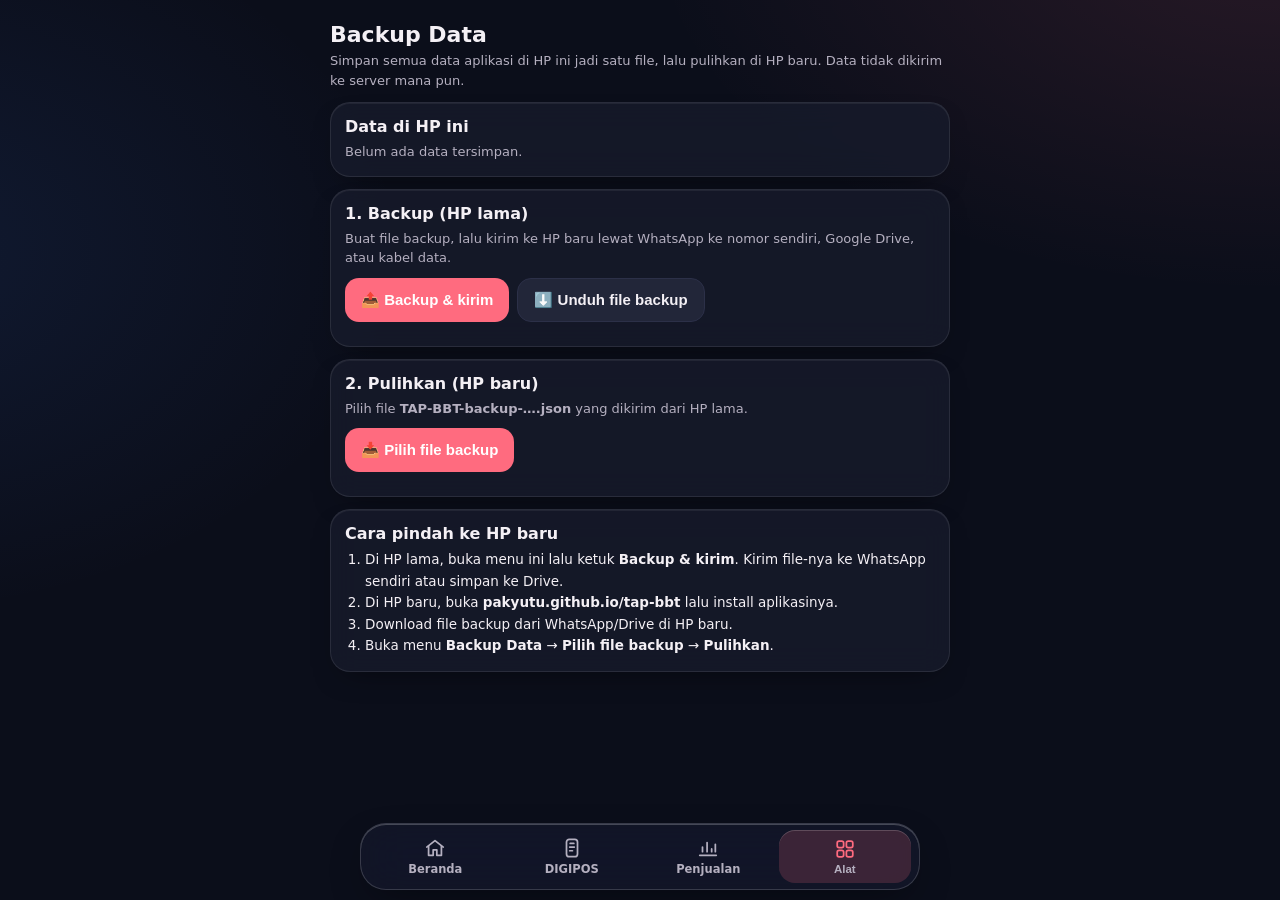
==== commit 543c0276: "Tampilan: dark-first + tombol tema, liquid glass (nav & kartu), bento beranda Co-Authored-By: Claude" ====
--- a/backup.html
+++ b/backup.html
@@ -13,7 +13,7 @@
 .it{display:flex;justify-content:space-between;padding:7px 0;border-top:1px solid var(--bd);font-size:14px}.it:first-child{border-top:0}.it span:last-child{color:var(--mu)}
 .msg{margin-top:10px;font-size:14px;font-weight:600}.ok{color:var(--ok)}.er{color:var(--ac)}
 ol{margin:6px 0 0;padding-left:20px;font-size:13.5px;line-height:1.6}
-</style><link rel="icon" href="favicon.svg" type="image/svg+xml"><link rel="stylesheet" href="ui.css"></head><body><div class="w">
+</style><link rel="icon" href="favicon.svg" type="image/svg+xml"><link rel="stylesheet" href="ui.css"><script>try{document.documentElement.dataset.theme=localStorage.getItem("theme")||"dark"}catch(e){document.documentElement.dataset.theme="dark"}</script></head><body><div class="w">
 <h1>Backup Data</h1><div class="sub">Simpan semua data aplikasi di HP ini jadi satu file, lalu pulihkan di HP baru. Data tidak dikirim ke server mana pun.</div>
 
 <div class="card"><h2>Data di HP ini</h2><div id="sum"></div></div>
@@ -50,7 +50,7 @@
 function download(){const a=document.createElement('a');a.href=URL.createObjectURL(new Blob([pack()],{type:'application/json'}));a.download=fname();document.body.appendChild(a);a.click();a.remove();$('m1').innerHTML='<span class="ok">✓ File backup diunduh ('+fname()+').</span>'}
 $('dl').onclick=download;
 $('sh').onclick=async()=>{const f=new File([pack()],fname(),{type:'application/json'});
-  if(navigator.canShare&&navigator.canShare({files:[f]})){try{await navigator.share({files:[f],title:'Backup TAP BBT'});$('m1').innerHTML='<span class="ok">✓ File backup dikirim.</span>'}catch(e){if(e.name!=='AbortError')download()}}else download()};
+  if(navigator.canShare&&navigator.canShare({files:[f]})){try{await navigator.share({files:[f],title:'Backup Cluster Rohil'});$('m1').innerHTML='<span class="ok">✓ File backup dikirim.</span>'}catch(e){if(e.name!=='AbortError')download()}}else download()};
 let IN=null;
 $('up').onclick=()=>$('fi').click();
 $('fi').onchange=async e=>{const f=e.target.files[0];e.target.value='';if(!f)return;$('m2').textContent='';
--- a/ui.css
+++ b/ui.css
@@ -12,7 +12,7 @@
   --mono:ui-monospace,SFMono-Regular,Menlo,Consolas,monospace;
   --radius-md:14px;--radius-lg:20px;
   --shadow-sm:0 1px 3px rgb(120 40 70 / .06);--shadow-card:0 10px 30px -8px rgb(120 40 70 / .13);
-  --nav-h:64px;
+  --nav-h:82px;
   --bg:#fcf6f8;--bg2:#f6e9ee;--card:#fff;--tx:#221b26;--ink:#221b26;--mu:#675f6e;--mute:#675f6e;--bd:#efe4e9;--soft:#f7eff2;
   --ac:#d9334a;--ac2:#f0675a;--red:#d9334a;--red2:#f0675a;--ok:#0f8a63;--up:#0f8a63;--dn:#c8304f;
   --wr:#8a5a00;--wn:#8a5a00;--warn:#8a5a00;--blue:#2f6be0;
@@ -90,3 +90,23 @@
 html body #shotmsg{bottom:calc(var(--nav-h) + 18px + env(safe-area-inset-bottom,0px))}
 @media (prefers-reduced-motion:reduce){*,*::before,*::after{animation-duration:.01ms!important;transition-duration:.01ms!important}}
 @media print{html body{padding-bottom:0}}
+
+/* Liquid glass: navigasi mengambang, kartu kaca di mode gelap */
+html body #bbtnav{left:12px;right:12px;bottom:calc(10px + env(safe-area-inset-bottom,0px));border-radius:26px;border:1px solid rgb(255 255 255 / .16);
+  background:color-mix(in srgb,var(--card) 62%,transparent);-webkit-backdrop-filter:saturate(1.8) blur(22px);backdrop-filter:saturate(1.8) blur(22px);
+  box-shadow:inset 0 1px 0 rgb(255 255 255 / .22),0 14px 40px -12px rgb(0 0 0 / .45);max-width:560px;margin:0 auto}
+html body #bbtnav .it.cur{background:color-mix(in srgb,var(--ac) 18%,transparent);box-shadow:inset 0 1px 0 rgb(255 255 255 / .18)}
+html body #bbtsh .pn{background:color-mix(in srgb,var(--card) 80%,transparent);-webkit-backdrop-filter:blur(24px) saturate(1.6);backdrop-filter:blur(24px) saturate(1.6);border-top:1px solid rgb(255 255 255 / .14)}
+html[data-theme="dark"] body .card,html[data-theme="dark"] body .box,html[data-theme="dark"] body .hero,html[data-theme="dark"] body a.mc{
+  background:color-mix(in srgb,var(--card) 78%,transparent);-webkit-backdrop-filter:blur(14px);backdrop-filter:blur(14px);border-color:rgb(255 255 255 / .09);
+  box-shadow:inset 0 1px 0 rgb(255 255 255 / .06),0 12px 30px -16px rgb(0 0 0 / .6)}
+html[data-theme="dark"] body{background-color:#0b0e1a}
+html body{padding-bottom:calc(var(--nav-h) + 40px + env(safe-area-inset-bottom,0px))}
+/* Bento beranda: ukuran kotak mengikuti kepentingan */
+html body .menu{grid-auto-flow:dense}
+html body .menu a.mc:nth-child(1),html body .menu a.mc:nth-child(2){grid-column:span 1;min-height:178px;justify-content:space-between}
+html body .menu a.mc:nth-child(1){background:linear-gradient(150deg,color-mix(in srgb,var(--ac) 22%,var(--card)),var(--card))}
+html body .menu a.mc:nth-child(2){background:linear-gradient(150deg,color-mix(in srgb,#3d7df5 22%,var(--card)),var(--card))}
+html body .menu a.mc:nth-child(1) .ic,html body .menu a.mc:nth-child(2) .ic{width:52px;height:52px;border-radius:16px}
+html body .menu a.mc:nth-child(5){grid-column:1/-1;flex-direction:row;align-items:center}
+@media(hover:hover){html body a.mc:hover{transform:translateY(-2px)}}
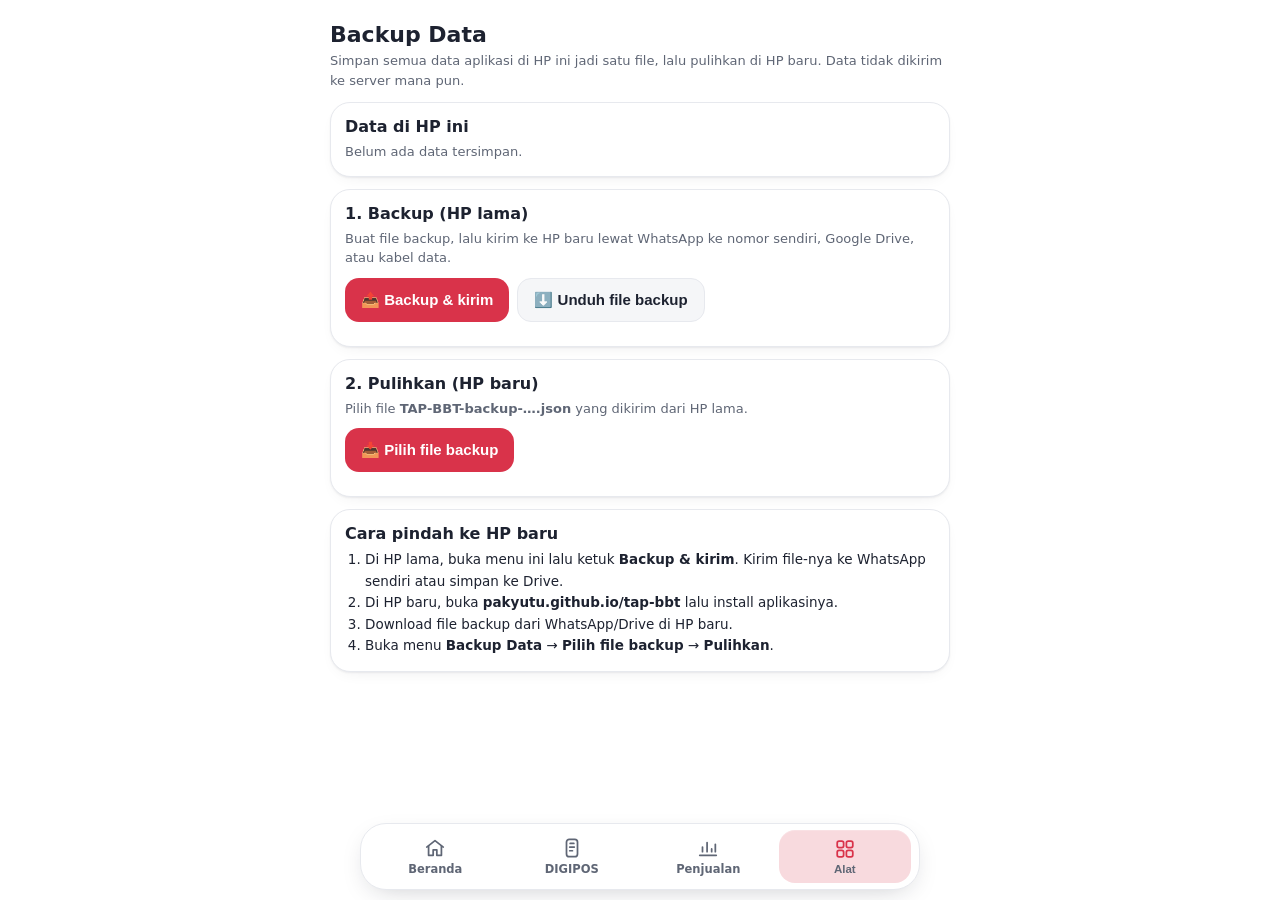
==== commit 5139abe6: "Tema terang jadi putih bersih dan jadi default (kunci theme2) Co-Authored-By: Claude Sonnet 5.5 <nor" ====
--- a/backup.html
+++ b/backup.html
@@ -13,7 +13,7 @@
 .it{display:flex;justify-content:space-between;padding:7px 0;border-top:1px solid var(--bd);font-size:14px}.it:first-child{border-top:0}.it span:last-child{color:var(--mu)}
 .msg{margin-top:10px;font-size:14px;font-weight:600}.ok{color:var(--ok)}.er{color:var(--ac)}
 ol{margin:6px 0 0;padding-left:20px;font-size:13.5px;line-height:1.6}
-</style><link rel="icon" href="favicon.svg" type="image/svg+xml"><link rel="stylesheet" href="ui.css"><script>try{document.documentElement.dataset.theme=localStorage.getItem("theme")||"dark"}catch(e){document.documentElement.dataset.theme="dark"}</script></head><body><div class="w">
+</style><link rel="icon" href="favicon.svg" type="image/svg+xml"><link rel="stylesheet" href="ui.css"><script>try{document.documentElement.dataset.theme=localStorage.getItem("theme2")||"light"}catch(e){document.documentElement.dataset.theme="light"}</script></head><body><div class="w">
 <h1>Backup Data</h1><div class="sub">Simpan semua data aplikasi di HP ini jadi satu file, lalu pulihkan di HP baru. Data tidak dikirim ke server mana pun.</div>
 
 <div class="card"><h2>Data di HP ini</h2><div id="sum"></div></div>
--- a/ui.css
+++ b/ui.css
@@ -55,8 +55,8 @@
   --grad-hero:radial-gradient(130% 120% at 105% 110%,rgba(61,110,230,.8) 0%,rgba(61,110,230,0) 58%),linear-gradient(135deg,#8c2238 0%,#6a2140 60%,#4a2250 100%);
 }
 /* suasana: latar berpendar halus, header gradasi lembut */
-html body{background-image:radial-gradient(900px 520px at 100% -8%,color-mix(in srgb,var(--ac) 12%,transparent),transparent 70%),radial-gradient(760px 520px at -10% 28%,color-mix(in srgb,#3d7df5 11%,transparent),transparent 70%);background-attachment:fixed}
-html body .top,html body .tabbar{background:var(--grad-hero) fixed!important;border-bottom:0!important}
+html body{background-image:radial-gradient(900px 520px at 100% -8%,color-mix(in srgb,var(--ac) 12%,transparent),transparent 70%),radial-gradient(760px 520px at -10% 28%,color-mix(in srgb,#3d7df5 11%,transparent),transparent 70%)}
+html body .top,html body .tabbar{background:var(--grad-hero)!important;border-bottom:0!important}
 html body .top{box-shadow:none!important}
 html body .tabbar{border-radius:0 0 24px 24px;box-shadow:0 16px 34px -16px color-mix(in srgb,var(--ac) 55%,transparent)!important}
 html body .top:not(:has(+ .tabbar)):not(.tabbar){border-radius:0 0 24px 24px;box-shadow:0 16px 34px -16px color-mix(in srgb,var(--ac) 55%,transparent)!important}
@@ -93,12 +93,12 @@
 
 /* Liquid glass: navigasi mengambang, kartu kaca di mode gelap */
 html body #bbtnav{left:12px;right:12px;bottom:calc(10px + env(safe-area-inset-bottom,0px));border-radius:26px;border:1px solid rgb(255 255 255 / .16);
-  background:color-mix(in srgb,var(--card) 62%,transparent);-webkit-backdrop-filter:saturate(1.8) blur(22px);backdrop-filter:saturate(1.8) blur(22px);
+  background:color-mix(in srgb,var(--card) 95%,#fff 0%);
   box-shadow:inset 0 1px 0 rgb(255 255 255 / .22),0 14px 40px -12px rgb(0 0 0 / .45);max-width:560px;margin:0 auto}
 html body #bbtnav .it.cur{background:color-mix(in srgb,var(--ac) 18%,transparent);box-shadow:inset 0 1px 0 rgb(255 255 255 / .18)}
-html body #bbtsh .pn{background:color-mix(in srgb,var(--card) 80%,transparent);-webkit-backdrop-filter:blur(24px) saturate(1.6);backdrop-filter:blur(24px) saturate(1.6);border-top:1px solid rgb(255 255 255 / .14)}
+html body #bbtsh .pn{background:var(--card);border-top:1px solid rgb(255 255 255 / .14)}
 html[data-theme="dark"] body .card,html[data-theme="dark"] body .box,html[data-theme="dark"] body .hero,html[data-theme="dark"] body a.mc{
-  background:color-mix(in srgb,var(--card) 78%,transparent);-webkit-backdrop-filter:blur(14px);backdrop-filter:blur(14px);border-color:rgb(255 255 255 / .09);
+  background:color-mix(in srgb,var(--card) 94%,transparent);border-color:rgb(255 255 255 / .09);
   box-shadow:inset 0 1px 0 rgb(255 255 255 / .06),0 12px 30px -16px rgb(0 0 0 / .6)}
 html[data-theme="dark"] body{background-color:#0b0e1a}
 html body{padding-bottom:calc(var(--nav-h) + 40px + env(safe-area-inset-bottom,0px))}
@@ -110,3 +110,35 @@
 html body .menu a.mc:nth-child(1) .ic,html body .menu a.mc:nth-child(2) .ic{width:52px;height:52px;border-radius:16px}
 html body .menu a.mc:nth-child(5){grid-column:1/-1;flex-direction:row;align-items:center}
 @media(hover:hover){html body a.mc:hover{transform:translateY(-2px)}}
+
+/* Tema terang = putih bersih (header putih, teks gelap, aksen merah) */
+html:root:not([data-theme="dark"]){
+  --bg:#fff;--bg2:#f6f7f9;--card:#fff;--soft:#f5f6f8;--bd:#e7e9ee;--line:#e7e9ee;--surface:#fff;--surface-soft:#f5f6f8;
+  --hero:#fff;--herotx:#1d2230;--heromu:#5f6675;--glow:rgba(0,0,0,0);
+  --band:#fff;--band2:#fff;--band-bd:#e7e9ee;--band-fg:#1d2230;--band-mu:#5f6675;
+  --grad-hero:#fff;--sh:0 1px 2px rgb(20 25 40 / .06),0 6px 18px -10px rgb(20 25 40 / .12);
+  --shadow-sm:0 1px 2px rgb(20 25 40 / .06);--shadow-card:0 6px 18px -10px rgb(20 25 40 / .14);
+  --tx:#1d2230;--ink:#1d2230;--text:#1d2230;--mu:#5f6675;--mute:#5f6675;--muted:#5f6675;
+}
+html[data-theme="light"] body{background:#fff!important;background-image:none!important}
+html[data-theme="light"] body .top,html[data-theme="light"] body .tabbar{background:#fff!important;border-bottom:1px solid var(--bd)!important;box-shadow:0 4px 14px -10px rgb(20 25 40 / .18)!important;border-radius:0!important;color:var(--tx)}
+html[data-theme="light"] body .top *{--herotx:#1d2230}
+html[data-theme="light"] body .top h1,html[data-theme="light"] body .top h2,html[data-theme="light"] body .top b{color:var(--tx)}
+html[data-theme="light"] body .top .sub,html[data-theme="light"] body .top .mu{color:var(--mu)}
+html[data-theme="light"] body .top .seg{background:var(--soft);border-color:var(--bd)}
+html[data-theme="light"] body .top .seg button{color:var(--mu)}
+html[data-theme="light"] body .top .seg button.on{background:var(--ac)!important;color:#fff!important;box-shadow:none}
+html[data-theme="light"] body .top select,html[data-theme="light"] body .top .btn,html[data-theme="light"] body .top input,html[data-theme="light"] body .hx .ib{background:#fff!important;border:1px solid var(--bd)!important;color:var(--tx)!important}
+html[data-theme="light"] body .top input::placeholder{color:var(--mu)}
+html[data-theme="light"] body .hx .ib.on{background:var(--ac)!important;color:#fff!important;border-color:var(--ac)!important}
+html[data-theme="light"] body .hx .ib b{background:var(--ac);color:#fff}
+html[data-theme="light"] body .hero,html[data-theme="light"] body .box{background:#fff!important;color:var(--tx);border:1px solid var(--bd);box-shadow:var(--sh)}
+html[data-theme="light"] body .hero *{color:inherit}
+html[data-theme="light"] body .card,html[data-theme="light"] body a.mc,html[data-theme="light"] body .k{box-shadow:var(--sh);border-color:var(--bd)}
+html[data-theme="light"] body .menu a.mc:nth-child(1),html[data-theme="light"] body .menu a.mc:nth-child(2){background:#fff}
+html[data-theme="light"] body #bbtnav{background:#fff;border:1px solid var(--bd);box-shadow:0 8px 28px -12px rgb(20 25 40 / .28)}
+html[data-theme="light"] #scene{display:none}
+html[data-theme="light"] body .ban{background:#fff!important;color:var(--tx)!important;border:1px solid var(--bd);box-shadow:var(--sh)!important}
+html[data-theme="light"] body .ban .brand b,html[data-theme="light"] body .ban .clock b,html[data-theme="light"] body .ban .hello,html[data-theme="light"] body .ban .nudge,html[data-theme="light"] body .ban .nudge b{color:var(--tx)!important}
+html[data-theme="light"] body .ban .brand small,html[data-theme="light"] body .ban .lbl,html[data-theme="light"] body .ban .clock{color:var(--mu)!important}
+html[data-theme="light"] body .ban #bell,html[data-theme="light"] body .ban .nudge,html[data-theme="light"] body .ban .pill,html[data-theme="light"] body .ban .pill.ok,html[data-theme="light"] body .ban .pill.wn,html[data-theme="light"] body .ban .pill.in,html[data-theme="light"] body .ban .pill.bd{background:var(--soft)!important;color:var(--tx)!important;border:1px solid var(--bd)!important}
